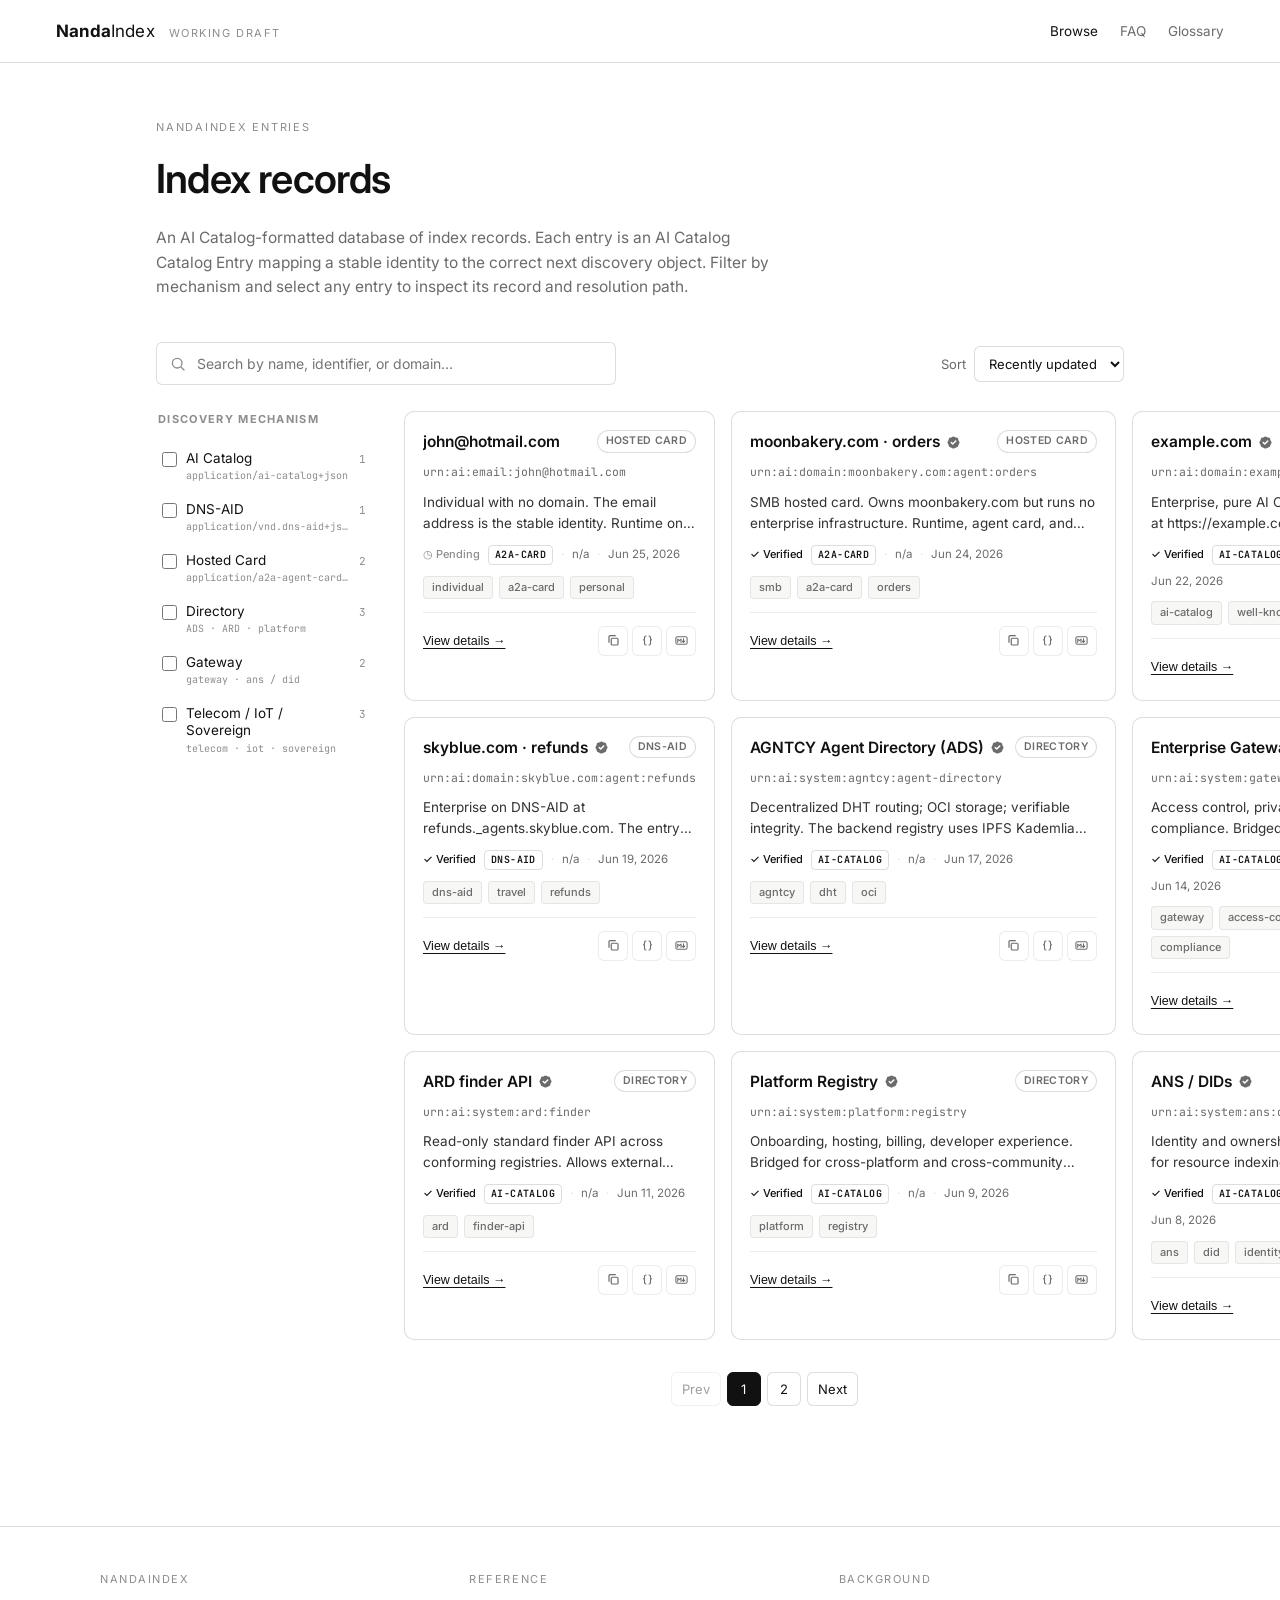
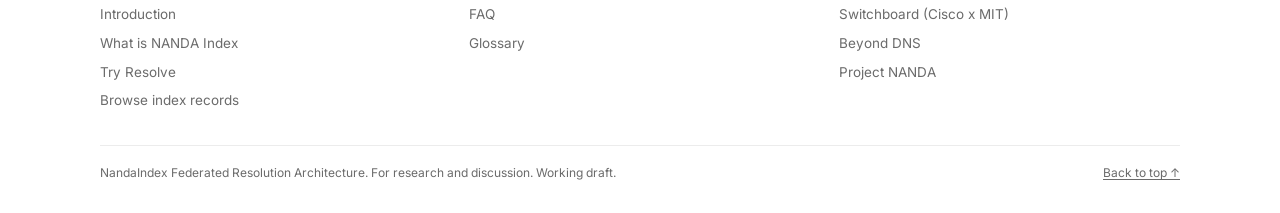
==== explore.html @ 5ff2374c "Replace site with federated-resolution rewrite Add glossary and full paper pages, the host39.org age" ====
<!doctype html>
<html lang="en">
<head>
  <meta charset="utf-8" />
  <meta name="viewport" content="width=device-width, initial-scale=1" />
  <title>Index records · NandaIndex</title>
  <meta name="description" content="NandaIndex entries: AI Catalog Catalog Entries mapping a stable identity to the correct discovery object. Filter by discovery mechanism and inspect any entry's resolution path." />
  <link rel="stylesheet" href="styles.css?v=4" />
</head>
<body>

  <!-- ============ TOPBAR ============ -->
  <header class="topbar">
    <div class="brand">
      <a href="index.html" class="brand-link"><strong>Nanda</strong>Index</a>
      <span class="tag">Working draft</span>
    </div>
    <nav class="navlinks">
      <a href="explore.html" class="active">Browse</a>
      <a href="faq.html">FAQ</a>
      <a href="glossary.html">Glossary</a>
    </nav>
  </header>

  <main class="explore">
    <header class="explore-head">
      <p class="eyebrow">NandaIndex entries</p>
      <h1>Index records</h1>
      <p class="lede">
        An AI Catalog-formatted database of index records. Each entry is an AI Catalog Catalog Entry
        mapping a stable identity to the correct next discovery object. Filter by mechanism and select
        any entry to inspect its record and resolution path.
      </p>
    </header>

    <div class="explore-bar">
      <div class="explore-search">
        <svg viewBox="0 0 20 20" fill="none" stroke="currentColor" stroke-width="1.7" aria-hidden="true">
          <circle cx="9" cy="9" r="6" /><path d="M14 14l3.5 3.5" stroke-linecap="round" />
        </svg>
        <input id="q" type="search" placeholder="Search by name, identifier, or domain…" autocomplete="off" />
      </div>
      <label class="explore-sort">
        <span>Sort</span>
        <select id="sort">
          <option value="recent">Recently updated</option>
          <option value="name">Name A–Z</option>
          <option value="verified">Verified first</option>
        </select>
      </label>
    </div>

    <div class="explore-body">
      <aside class="cat-menu" id="catMenu" aria-label="Filter by category"></aside>
      <section class="cat-results">
        <div class="card-grid" id="grid"></div>
        <nav class="pager" id="pager" aria-label="Pagination"></nav>
      </section>
    </div>
  </main>

  <!-- ============ FOOTER ============ -->
  <footer class="site-footer">
    <div class="foot-cols">
      <div class="foot-col">
        <p class="foot-h">NandaIndex</p>
        <a href="index.html#intro">Introduction</a>
        <a href="index.html#what">What is NANDA Index</a>
        <a href="index.html#resolve">Try Resolve</a>
        <a href="explore.html">Browse index records</a>
      </div>
      <div class="foot-col">
        <p class="foot-h">Reference</p>
        <a href="faq.html">FAQ</a>
        <a href="glossary.html">Glossary</a>
      </div>
      <div class="foot-col">
        <p class="foot-h">Background</p>
        <a href="https://outshift.cisco.com/blog/ai-ml/outshift-mit-agentic-web" target="_blank" rel="noopener">Switchboard (Cisco x MIT)</a>
        <a href="https://arxiv.org/abs/2507.14263" target="_blank" rel="noopener">Beyond DNS</a>
        <a href="https://projectnanda.org" target="_blank" rel="noopener">Project NANDA</a>
      </div>
    </div>
    <div class="foot-base">
      <span>NandaIndex Federated Resolution Architecture. For research and discussion. Working draft.</span>
      <a href="#" class="foot-top">Back to top ↑</a>
    </div>
  </footer>

  <!-- ============ SLIDE-OUT DETAIL PANEL ============ -->
  <div class="panel-scrim" id="scrim" hidden></div>
  <aside class="slide-panel" id="slidePanel" hidden aria-label="Index record detail"></aside>

  <script src="explore.js"></script>
</body>
</html>
---- styles.css ----
/* NANDA Index, minimal monochrome theme.
   A quiet, specification-style sheet: white ground, ink text, two greys, thin
   rules, no colour. Self-contained (does not load styles.css) and styles every
   class that explore.js emits, so the catalog works decolored, unchanged. */

@import url('https://fonts.googleapis.com/css2?family=JetBrains+Mono:wght@400;500;700&family=Inter:wght@400;500;600;700&display=swap');

:root {
  --bg: #ffffff;
  --ink: #111111;
  --muted: #6b6b6b;
  --faint: #8d8d8d;
  --rule: rgba(17, 17, 17, .14);
  --rule-soft: rgba(17, 17, 17, .08);
  --wash: #f7f7f6;
  --sans: 'Inter', 'Helvetica Neue', Helvetica, Arial, sans-serif;
  --mono: 'JetBrains Mono', ui-monospace, SFMono-Regular, Menlo, monospace;
  --pad-x: clamp(20px, 5vw, 56px);
  --maxw: 1080px;
}

*, *::before, *::after { box-sizing: border-box; }
html, body { margin: 0; padding: 0; }
html { scroll-behavior: smooth; }

body {
  background: var(--bg);
  color: var(--ink);
  font-family: var(--sans);
  -webkit-font-smoothing: antialiased;
  line-height: 1.55;
  min-height: 100vh;
  display: flex;
  flex-direction: column;
}

a { color: inherit; }
code, pre { font-family: var(--mono); }
::selection { background: var(--ink); color: #fff; }

/* ---------- topbar ---------- */
.topbar {
  display: flex;
  align-items: center;
  justify-content: space-between;
  padding: 18px var(--pad-x);
  border-bottom: 1px solid var(--rule);
  background: rgba(255, 255, 255, .9);
  backdrop-filter: blur(6px);
  position: sticky;
  top: 0;
  z-index: 5;
  flex-wrap: wrap;
  gap: 12px;
}
.brand { display: flex; align-items: baseline; gap: 14px; flex-wrap: wrap; }
.brand-link { text-decoration: none; font-size: 17px; letter-spacing: .01em; }
.brand-link strong { font-weight: 700; }
.brand .tag { font-size: 11px; letter-spacing: .14em; text-transform: uppercase; color: var(--faint); }
.navlinks { display: flex; gap: 22px; font-size: 13.5px; align-items: center; flex-wrap: wrap; }
.navlinks a { text-decoration: none; color: var(--muted); }
.navlinks a:hover { color: var(--ink); }
.navlinks a.active { color: var(--ink); }

main { flex: 1; padding: 0 var(--pad-x) 96px; max-width: var(--maxw); margin: 0 auto; width: 100%; }

/* ---------- hero (landing) ---------- */
.hero { padding: 72px 0 40px; max-width: 60ch; }
.eyebrow {
  font-size: 11px;
  letter-spacing: .16em;
  text-transform: uppercase;
  color: var(--faint);
  margin: 0 0 20px;
}
.hero h1 {
  font-size: clamp(32px, 4.6vw, 52px);
  line-height: 1.08;
  letter-spacing: -0.025em;
  margin: 0 0 22px;
  font-weight: 600;
}
.hero .lede { font-size: 17px; color: #333; }
.hero .lede strong { font-weight: 600; }
code.tok { background: var(--wash); padding: 1px 6px; border-radius: 3px; font-size: .88em; border: 1px solid var(--rule-soft); }

.hero-cta { display: flex; flex-wrap: wrap; gap: 18px; margin-top: 30px; align-items: center; }

/* text-first links; one outlined button max */
.btn {
  font: inherit;
  font-size: 14px;
  font-weight: 500;
  text-decoration: none;
  padding: 10px 16px;
  border-radius: 4px;
  border: 1px solid var(--rule);
  background: #fff;
  color: var(--ink);
  cursor: pointer;
  display: inline-flex;
  align-items: center;
  gap: 8px;
  transition: background .15s, border-color .15s;
}
.btn:hover { background: var(--wash); border-color: var(--ink); }
.btn.primary { background: var(--ink); color: #fff; border-color: var(--ink); }
.btn.primary:hover { background: #2a2a2a; }
.btn .arr { font-family: var(--mono); }
.textlink { font-size: 14px; font-weight: 500; text-decoration: underline; text-underline-offset: 3px; text-decoration-thickness: 1px; }
.textlink .arr { font-family: var(--mono); text-decoration: none; display: inline-block; margin-left: 4px; }

/* ---------- generic section ---------- */
.section { padding: 40px 0; border-top: 1px solid var(--rule-soft); scroll-margin-top: 80px; }
.section > .sec-label { font-size: 11px; letter-spacing: .16em; text-transform: uppercase; color: var(--faint); margin: 0 0 16px; }
.section h2 { font-size: clamp(22px, 3vw, 30px); letter-spacing: -.02em; font-weight: 600; margin: 0 0 16px; }
.section .lead { font-size: 16px; color: #333; max-width: 70ch; margin: 0 0 8px; }
.section-head { display: flex; align-items: baseline; justify-content: space-between; gap: 16px; flex-wrap: wrap; margin-bottom: 20px; }
.section-head h2 { margin: 0; }

/* definition rows: "what it is" / layers / "what it is not" */
.defs { border-top: 1px solid var(--rule); margin-top: 8px; }
.def { display: grid; grid-template-columns: 200px 1fr; gap: 24px; padding: 20px 0; border-bottom: 1px solid var(--rule); }
.def .dt { font-size: 13px; font-family: var(--mono); letter-spacing: .02em; color: var(--faint); text-transform: uppercase; }
.def h3 { margin: 0 0 6px; font-size: 16px; font-weight: 600; }
.def p { margin: 0; font-size: 14.5px; color: #333; line-height: 1.6; }
.def p code { font-family: var(--mono); font-size: 12.5px; background: var(--wash); padding: 1px 5px; border-radius: 3px; }
@media (max-width: 640px) { .def { grid-template-columns: 1fr; gap: 6px; } }

/* prior work / link rows */
.linkrows { border-top: 1px solid var(--rule); }
.linkrow {
  display: grid;
  grid-template-columns: 150px 1fr auto;
  gap: 18px;
  align-items: center;
  padding: 16px 0;
  border-bottom: 1px solid var(--rule);
  text-decoration: none;
}
.linkrow:hover { background: var(--wash); }
.linkrow .lr-kind { font-family: var(--mono); font-size: 11px; letter-spacing: .03em; color: var(--faint); text-transform: uppercase; }
.linkrow .lr-main h3 { margin: 0 0 3px; font-size: 15.5px; font-weight: 600; }
.linkrow .lr-main p { margin: 0; font-size: 13.5px; color: var(--muted); }
.linkrow .lr-arrow { font-family: var(--mono); font-size: 15px; color: var(--faint); }
.linkrow:hover .lr-arrow { color: var(--ink); }
@media (max-width: 720px) {
  .linkrow { grid-template-columns: 1fr auto; }
  .linkrow .lr-kind { grid-column: 1 / -1; }
}

/* code block (kept ink-on-wash, no syntax colour) */
.codeblock {
  background: var(--wash);
  color: var(--ink);
  font-family: var(--mono);
  font-size: 12.5px;
  line-height: 1.7;
  padding: 16px 18px;
  border: 1px solid var(--rule-soft);
  border-radius: 6px;
  overflow-x: auto;
  margin: 18px 0 0;
}
.codeblock .c-head { color: var(--faint); margin-bottom: 8px; display: block; }
.codeblock .k, .codeblock .s, .codeblock .n, .codeblock .d, .codeblock .p { color: inherit; }
.codeblock .d, .codeblock .c-head { color: var(--faint); }

/* ---------- browse preview (landing) ---------- */
.browse-sec { padding: 40px 0; border-top: 1px solid var(--rule-soft); }
.browse-head { display: flex; align-items: baseline; justify-content: space-between; gap: 16px; flex-wrap: wrap; margin-bottom: 10px; }
.browse-head h2 { font-size: clamp(22px, 3vw, 30px); letter-spacing: -.02em; margin: 0; font-weight: 600; }
.browse-head .browse-all { font-size: 13.5px; font-weight: 500; text-decoration: underline; text-underline-offset: 3px; white-space: nowrap; }
.browse-sec .browse-intro { font-size: 14.5px; color: var(--muted); max-width: 64ch; margin: 0 0 22px; }
.card-preview { text-decoration: none; color: inherit; }

/* ---------- footer ---------- */
.bottom {
  padding: 30px var(--pad-x);
  border-top: 1px solid var(--rule);
  display: flex;
  justify-content: space-between;
  flex-wrap: wrap;
  gap: 12px;
  font-size: 12px;
  color: var(--muted);
}
.bottom a { color: inherit; text-decoration: underline; text-underline-offset: 2px; }
.bottom .fl { display: flex; gap: 18px; flex-wrap: wrap; }

/* ---------- shared multi-column footer ---------- */
.site-footer { border-top: 1px solid var(--rule); padding: 44px var(--pad-x) 30px; margin-top: 24px; }
.foot-cols { max-width: var(--maxw); margin: 0 auto; display: grid; grid-template-columns: repeat(3, 1fr); gap: 28px; }
.foot-col .foot-h { font-size: 11px; letter-spacing: .14em; text-transform: uppercase; color: var(--faint); margin: 0 0 12px; }
.foot-col a { display: block; text-decoration: none; color: var(--muted); font-size: 13.5px; padding: 4px 0; }
.foot-col a:hover { color: var(--ink); text-decoration: underline; text-underline-offset: 2px; }
.foot-base { max-width: var(--maxw); margin: 30px auto 0; padding-top: 18px; border-top: 1px solid var(--rule-soft); display: flex; justify-content: space-between; gap: 12px; flex-wrap: wrap; font-size: 12px; color: var(--muted); }
.foot-base a { color: inherit; text-decoration: underline; text-underline-offset: 2px; white-space: nowrap; }
@media (max-width: 640px) { .foot-cols { grid-template-columns: 1fr 1fr; } }

/* ---------- FAQ accordion ---------- */
.faq-group { margin: 0 0 30px; }
.faq-group .faq-gh { font-size: 11px; letter-spacing: .14em; text-transform: uppercase; color: var(--faint); margin: 0 0 8px; }
details.faq { border-bottom: 1px solid var(--rule); }
details.faq summary { list-style: none; cursor: pointer; padding: 15px 0; display: flex; justify-content: space-between; gap: 16px; align-items: flex-start; font-size: 15px; font-weight: 600; color: var(--ink); }
details.faq summary::-webkit-details-marker { display: none; }
details.faq summary .q-sign { font-family: var(--mono); color: var(--faint); flex: none; transition: transform .15s; }
details.faq[open] summary .q-sign { transform: rotate(45deg); color: var(--ink); }
details.faq .faq-a { padding: 0 0 18px; max-width: 74ch; }
details.faq .faq-a p { font-size: 14px; line-height: 1.7; color: #2b2b2b; margin: 0 0 10px; }
details.faq .faq-a p:last-child { margin: 0; }
details.faq .faq-a code { font-family: var(--mono); font-size: 12.5px; background: var(--wash); padding: 1px 5px; border-radius: 3px; }

/* ---------- glossary ---------- */
.gloss { border-top: 1px solid var(--rule); }
.gloss-row { display: grid; grid-template-columns: 210px 1fr; gap: 24px; padding: 15px 0; border-bottom: 1px solid var(--rule-soft); }
.gloss-term { font-family: var(--mono); font-size: 13px; color: var(--ink); font-weight: 500; line-height: 1.5; }
.gloss-def { font-size: 14px; color: #2b2b2b; line-height: 1.6; }
.gloss-def code { font-family: var(--mono); font-size: 12px; background: var(--wash); padding: 1px 4px; border-radius: 3px; }
@media (max-width: 640px) { .gloss-row { grid-template-columns: 1fr; gap: 4px; } }

/* ---------- contact ---------- */
.contact-rows { border-top: 1px solid var(--rule); }
.contact-row { display: grid; grid-template-columns: 170px 1fr; gap: 24px; padding: 18px 0; border-bottom: 1px solid var(--rule-soft); }
.contact-row .c-k { font-size: 12px; font-family: var(--mono); color: var(--faint); text-transform: uppercase; letter-spacing: .04em; }
.contact-row .c-v { font-size: 14.5px; color: #2b2b2b; line-height: 1.6; }
.contact-row .c-v a { color: var(--ink); text-decoration: underline; text-underline-offset: 2px; word-break: break-word; }
@media (max-width: 640px) { .contact-row { grid-template-columns: 1fr; gap: 4px; } }

@media (max-width: 600px) { .navlinks { display: none; } }
@media (prefers-reduced-motion: reduce) {
  html { scroll-behavior: auto; }
  * { transition: none !important; }
}

/* ============================================================
   DOCUMENT LAYOUT (index.html), two-column spec, like the
   reference: sticky section index on the left, prose on the right.
   ============================================================ */
.doc-wrap { max-width: var(--maxw); margin: 0 auto; width: 100%; padding: 0 var(--pad-x) 96px; }

.doc-hero { padding: 56px 0 28px; border-bottom: 1px solid var(--rule); }
.doc-hero .eyebrow { margin-bottom: 16px; }
.doc-hero h1 { font-size: clamp(28px, 4vw, 42px); line-height: 1.1; letter-spacing: -0.025em; margin: 0 0 10px; font-weight: 600; }
.doc-hero .subtitle { font-size: 17px; color: var(--muted); margin: 0 0 22px; }
.doc-hero .abstract { font-size: 15px; color: #333; line-height: 1.65; }
.doc-hero .abstract .al { font-weight: 600; color: var(--ink); }

.doc-layout { display: grid; grid-template-columns: 232px 1fr; gap: 56px; align-items: start; padding-top: 8px; }

.docnav { position: sticky; top: 90px; align-self: start; }
.docnav .docnav-title { font-size: 11px; font-weight: 700; letter-spacing: .14em; text-transform: uppercase; color: var(--faint); margin: 26px 0 12px; }
.docnav ol { list-style: none; margin: 0; padding: 0; border-left: 1px solid var(--rule); }
.docnav li { margin: 0; }
.docnav a { display: block; text-decoration: none; color: var(--muted); font-size: 13.5px; line-height: 1.4; padding: 7px 0 7px 16px; margin-left: -1px; border-left: 1px solid transparent; }
.docnav a:hover { color: var(--ink); border-left-color: var(--rule); }
.docnav a.current { color: var(--ink); border-left-color: var(--ink); font-weight: 500; }

.doc { min-width: 0; max-width: 74ch; }
.doc section { padding: 36px 0; border-bottom: 1px solid var(--rule-soft); scroll-margin-top: 84px; }
.doc section:last-child { border-bottom: 0; }
.doc h2 { font-size: clamp(20px, 2.6vw, 26px); letter-spacing: -.02em; font-weight: 600; margin: 0 0 18px; }
.doc h2 .secno { color: var(--faint); font-variant-numeric: tabular-nums; margin-right: 12px; font-weight: 600; }
.doc h3 { font-size: 16px; font-weight: 600; margin: 26px 0 8px; letter-spacing: -.01em; }
.doc p { font-size: 15px; line-height: 1.7; color: #2b2b2b; margin: 0 0 14px; max-width: 72ch; }
.doc p:last-child { margin-bottom: 0; }
.doc strong { font-weight: 600; color: var(--ink); }
.doc a { color: var(--ink); text-decoration: underline; text-underline-offset: 2px; text-decoration-thickness: 1px; word-break: break-word; }
.doc code { font-family: var(--mono); font-size: 12.5px; background: var(--wash); padding: 1px 5px; border-radius: 3px; }
.doc ul { margin: 0 0 14px; padding-left: 1.2em; }
.doc ul li { font-size: 15px; line-height: 1.65; color: #2b2b2b; margin-bottom: 6px; }
.doc .note { border-left: 2px solid var(--ink); padding: 4px 0 4px 16px; margin: 18px 0; color: #2b2b2b; }
.doc .figcap { font-size: 13px; color: var(--faint); font-style: italic; margin: 8px 0 0; }
.doc .placeholder { border: 1px dashed var(--rule); border-radius: 6px; padding: 16px 18px; color: var(--muted); font-size: 13.5px; margin: 18px 0; }

/* resolution hop list (How section) */
.hop-list { list-style: none; margin: 18px 0; padding: 0; border-top: 1px solid var(--rule-soft); }
.hop-list li { display: flex; gap: 14px; align-items: flex-start; padding: 14px 0; border-bottom: 1px solid var(--rule-soft); }
.hop-list .hl-n { flex: none; width: 24px; height: 24px; border-radius: 50%; border: 1.5px solid var(--rule); display: inline-flex; align-items: center; justify-content: center; font-family: var(--mono); font-size: 12px; font-weight: 700; color: var(--ink); }
.hop-list li > div { min-width: 0; }
.hop-list strong { display: block; font-size: 14.5px; font-weight: 600; color: var(--ink); }
.hop-list .hl-api { font-family: var(--mono); font-size: 11.5px; color: var(--muted); display: inline-block; margin: 4px 0; background: var(--wash); border: 1px solid var(--rule-soft); padding: 1px 7px; border-radius: 4px; }
.hop-list p { margin: 2px 0 0; font-size: 13.5px; color: #444; line-height: 1.55; }

/* interactive Try Resolve trace */
.rsv-controls { display: flex; gap: 12px; margin: 18px 0 4px; flex-wrap: wrap; align-items: center; }
.rsv-select { font: inherit; font-size: 13px; border: 1px solid var(--rule); border-radius: 6px; padding: 9px 11px; background: #fff; color: var(--ink); min-width: 300px; max-width: 100%; cursor: pointer; }
.rsv-select:focus-visible { outline: 2px solid var(--ink); outline-offset: 1px; }
.rsv-trace { list-style: none; margin: 22px 0 0; padding: 0; }
.rsv-row { display: flex; gap: 14px; align-items: flex-start; }
.rsv-rail { display: flex; flex-direction: column; align-items: center; align-self: stretch; }
.rsv-n { flex: none; width: 24px; height: 24px; border-radius: 50%; border: 1.5px solid var(--rule); display: inline-flex; align-items: center; justify-content: center; font-family: var(--mono); font-size: 12px; font-weight: 700; color: var(--faint); transition: all .3s; }
.rsv-line { width: 2px; flex: 1; min-height: 20px; margin: 3px 0; background: var(--rule); transition: background .3s; }
.rsv-body { padding-bottom: 16px; min-width: 0; }
.rsv-title { font-size: 14px; font-weight: 600; color: var(--faint); transition: color .3s; }
.rsv-io { font-family: var(--mono); font-size: 11px; color: #aaa; margin-top: 3px; word-break: break-all; transition: color .3s; }
.rsv-row.lit .rsv-n { background: var(--ink); color: #fff; border-color: var(--ink); }
.rsv-row.lit .rsv-title { color: var(--ink); }
.rsv-row.lit .rsv-io { color: var(--muted); }
.rsv-row.lit .rsv-line { background: var(--ink); }

.doc .example { margin: 22px 0; }
.doc .example .ex-head { font-family: var(--mono); font-size: 12px; color: var(--muted); margin: 0 0 6px; }
.doc .resolution { font-family: var(--mono); font-size: 12.5px; color: #2b2b2b; background: var(--wash); border: 1px solid var(--rule-soft); border-radius: 6px; padding: 12px 14px; margin: 14px 0 0; line-height: 1.6; }
.doc .resolution .rl { color: var(--faint); text-transform: uppercase; letter-spacing: .08em; font-size: 10.5px; }

/* spec table */
.spec-table { width: 100%; border-collapse: collapse; margin: 6px 0 8px; font-size: 13.5px; }
.spec-table th, .spec-table td { text-align: left; vertical-align: top; padding: 11px 14px 11px 0; border-bottom: 1px solid var(--rule); line-height: 1.5; }
.spec-table thead th { font-size: 11px; letter-spacing: .08em; text-transform: uppercase; color: var(--faint); font-weight: 600; border-bottom: 1px solid var(--rule); }
.spec-table tbody th { font-weight: 600; color: var(--ink); white-space: nowrap; padding-right: 22px; }
.spec-table td { color: var(--muted); }
.doc .table-scroll { overflow-x: auto; margin: 12px 0 4px; }

.doc .refs { list-style: none; margin: 0; padding: 0; counter-reset: ref; }
.doc .refs li { counter-increment: ref; position: relative; padding: 10px 0 10px 34px; border-bottom: 1px solid var(--rule-soft); font-size: 13.5px; color: var(--muted); line-height: 1.55; }
.doc .refs li::before { content: "[" counter(ref) "]"; position: absolute; left: 0; top: 10px; font-family: var(--mono); font-size: 12px; color: var(--faint); }
.doc .refs a { color: var(--ink); }

@media (max-width: 820px) {
  .doc-layout { grid-template-columns: 1fr; gap: 0; }
  .docnav { display: none; }
  .doc { max-width: none; }
}

/* ============================================================
   EXPLORE CATALOG (explore.html), monochrome
   ============================================================ */
main.explore { max-width: var(--maxw); margin: 0 auto; width: 100%; padding: 0 var(--pad-x) 96px; }
.explore-head { padding: 56px 0 26px; }
.explore-head .eyebrow { margin-bottom: 12px; }
.explore-head h1 { font-size: clamp(28px, 4vw, 40px); letter-spacing: -.02em; margin: 0 0 12px; font-weight: 600; }
.explore-head .lede { font-size: 15.5px; color: var(--muted); max-width: 62ch; line-height: 1.6; }

.explore-bar { display: flex; align-items: center; justify-content: space-between; gap: 16px; flex-wrap: wrap; margin-bottom: 26px; }
.explore-search { position: relative; display: flex; align-items: center; gap: 9px; flex: 1; min-width: 240px; max-width: 460px; border: 1px solid var(--rule); border-radius: 6px; padding: 9px 13px; background: #fff; }
.explore-search:focus-within { border-color: var(--ink); }
.explore-search svg { width: 16px; height: 16px; color: var(--faint); flex: none; }
.explore-search input { border: 0; outline: 0; width: 100%; font: inherit; font-size: 14px; color: var(--ink); background: transparent; }
.explore-sort { display: flex; align-items: center; gap: 8px; font-size: 13px; color: var(--muted); }
.explore-sort select { font: inherit; font-size: 13px; color: var(--ink); border: 1px solid var(--rule); border-radius: 6px; padding: 8px 10px; background: #fff; cursor: pointer; }
.explore-sort select:focus-visible { outline: 2px solid var(--ink); outline-offset: 1px; }

/* layout: left filter rail + results */
.explore-body { display: flex; align-items: flex-start; gap: 32px; }
.cat-menu { flex: none; width: 216px; position: sticky; top: 90px; display: flex; flex-direction: column; gap: 1px; }
.cat-title { font-size: 11px; font-weight: 700; letter-spacing: .12em; text-transform: uppercase; color: var(--faint); margin: 0 0 12px 2px; }
.cat-check { display: flex; align-items: flex-start; gap: 9px; padding: 8px 6px; cursor: pointer; border-radius: 5px; }
.cat-check:hover { background: var(--wash); }
.cat-check input { width: 15px; height: 15px; accent-color: var(--ink); cursor: pointer; margin: 2px 0 0; flex: none; }
.cc-main { display: flex; flex-direction: column; gap: 1px; min-width: 0; flex: 1; }
.cc-label { font-size: 13.5px; color: var(--ink); line-height: 1.3; }
.cc-sub { font-family: var(--mono); font-size: 10px; color: var(--faint); white-space: nowrap; overflow: hidden; text-overflow: ellipsis; }
.cc-count { font-family: var(--mono); font-size: 11px; color: var(--faint); flex: none; margin-top: 1px; }
.cat-clear { margin: 14px 0 0 6px; font: inherit; font-size: 12.5px; font-weight: 500; color: var(--ink); background: none; border: 0; cursor: pointer; padding: 0; text-decoration: underline; text-underline-offset: 3px; }
.cat-results { flex: 1; min-width: 0; }

/* ---------- card grid (outline cards, decolored v0.1) ---------- */
.card-grid { display: grid; grid-template-columns: repeat(3, 1fr); gap: 16px; }
.card {
  background: #fff;
  border: 1px solid var(--rule);
  border-radius: 10px;
  padding: 18px;
  display: flex;
  flex-direction: column;
  gap: 11px;
  transition: border-color .15s ease, background .15s ease;
  cursor: pointer;
  text-align: left;
}
.card:hover { border-color: var(--ink); }
.card:focus-visible { outline: 2px solid var(--ink); outline-offset: 2px; }
.card-head { display: flex; align-items: flex-start; justify-content: space-between; gap: 10px; }
.card .title-line { display: flex; align-items: center; gap: 6px; min-width: 0; }
.card .title-line h3 { font-size: 15.5px; font-weight: 600; margin: 0; white-space: nowrap; overflow: hidden; text-overflow: ellipsis; }
.verified-mark { flex: none; width: 15px; height: 15px; color: var(--muted); }
.card .identifier { font-family: var(--mono); font-size: 11.5px; color: var(--muted); white-space: nowrap; overflow: hidden; text-overflow: ellipsis; margin-top: -2px; }
.card .desc { font-size: 13.5px; line-height: 1.55; color: #333; margin: 0; display: -webkit-box; -webkit-line-clamp: 2; -webkit-box-orient: vertical; overflow: hidden; }

/* chips, meta, all greyscale */
.chips { display: flex; flex-wrap: wrap; gap: 6px; }
.chip { font-size: 11px; font-weight: 500; padding: 2px 8px; border-radius: 4px; background: var(--wash); color: var(--muted); border: 1px solid var(--rule-soft); }
.meta { display: flex; align-items: center; gap: 8px; flex-wrap: wrap; font-size: 11.5px; color: var(--muted); }
.meta .dot { color: var(--rule); }
.vbadge { display: inline-flex; align-items: center; gap: 4px; font-weight: 500; font-size: 11px; color: var(--muted); }
.vbadge.ok { color: var(--ink); }
.vbadge.pending { color: var(--faint); }
.proto { font-family: var(--mono); font-size: 10px; font-weight: 600; text-transform: uppercase; letter-spacing: .04em; color: var(--ink); border: 1px solid var(--rule); padding: 1px 6px; border-radius: 4px; }
.divider { height: 1px; background: var(--rule-soft); margin: 2px 0; }
.actions { display: flex; align-items: center; justify-content: space-between; gap: 8px; }
.actions .view { display: inline-flex; align-items: center; gap: 5px; font-size: 12.5px; font-weight: 500; color: var(--ink); text-decoration: underline; text-underline-offset: 3px; background: none; border: 0; cursor: pointer; padding: 0; }
.iconbtn-row { display: flex; gap: 4px; }
.iconbtn { display: inline-flex; align-items: center; justify-content: center; width: 30px; height: 30px; border: 1px solid var(--rule-soft); border-radius: 6px; background: #fff; color: var(--muted); cursor: pointer; transition: .15s; }
.iconbtn:hover { border-color: var(--ink); color: var(--ink); }
.iconbtn.copied { border-color: var(--ink); color: var(--ink); }
.iconbtn svg { width: 15px; height: 15px; }

/* category tag (outlined, was a coloured pill) */
.cat-pill { flex: none; font-size: 10.5px; font-weight: 600; letter-spacing: .03em; text-transform: uppercase; padding: 2px 8px; border-radius: 999px; white-space: nowrap; border: 1px solid var(--rule); color: var(--muted); background: #fff; }
.cat-pill[data-cat] { background: #fff; color: var(--muted); }

/* pagination */
.pager { display: flex; align-items: center; justify-content: center; gap: 6px; margin-top: 32px; }
.pager button { min-width: 34px; height: 34px; padding: 0 10px; font: inherit; font-size: 13px; border: 1px solid var(--rule); border-radius: 6px; background: #fff; color: var(--ink); cursor: pointer; transition: .15s; }
.pager button:hover:not(:disabled) { border-color: var(--ink); }
.pager button[disabled] { opacity: .4; cursor: not-allowed; }
.pager button.on { background: var(--ink); border-color: var(--ink); color: #fff; }
.pager .ell { color: var(--faint); padding: 0 2px; }
.cat-empty { color: var(--muted); font-size: 14px; padding: 48px 0; text-align: center; }

@media (max-width: 980px) { .card-grid { grid-template-columns: repeat(2, 1fr); } }
@media (max-width: 680px) {
  .explore-body { flex-direction: column; }
  .cat-menu { position: static; width: 100%; }
  .cat-title { width: 100%; margin: 0 0 6px; }
  .cat-clear { margin: 12px 0 0 6px; }
  .card-grid { grid-template-columns: 1fr; }
}

/* ============================================================
   Slide-out detail panel + vertical resolution trace, monochrome
   ============================================================ */
@keyframes panelIn { from { transform: translateX(100%); } to { transform: translateX(0); } }
@keyframes scrimIn { from { opacity: 0; } to { opacity: 1; } }

.panel-scrim { position: fixed; inset: 0; z-index: 60; background: rgba(17, 17, 17, .38); animation: scrimIn .2s ease; }
.slide-panel { position: fixed; top: 0; right: 0; bottom: 0; z-index: 61; width: min(520px, 96vw); background: #fff; box-shadow: -24px 0 60px rgba(0, 0, 0, .14); border-left: 1px solid var(--rule); overflow-y: auto; animation: panelIn .3s cubic-bezier(.2, .8, .2, 1); }

.sp-head { position: sticky; top: 0; z-index: 2; display: flex; align-items: flex-start; justify-content: space-between; gap: 14px; padding: 18px 24px; border-bottom: 1px solid var(--rule-soft); background: rgba(255, 255, 255, .94); backdrop-filter: blur(6px); }
.sp-head .sp-kicker { font-family: var(--mono); font-size: 11px; letter-spacing: .12em; text-transform: uppercase; color: var(--faint); }
.sp-title { display: flex; align-items: center; gap: 8px; flex-wrap: wrap; margin-top: 4px; }
.sp-title h2 { font-size: 19px; font-weight: 600; letter-spacing: -.01em; margin: 0; }
.sp-idn { font-family: var(--mono); font-size: 12px; color: var(--muted); margin-top: 6px; word-break: break-all; }
.sp-close { flex: none; width: 34px; height: 34px; border: 1px solid var(--rule-soft); border-radius: 6px; background: #fff; color: var(--muted); cursor: pointer; display: flex; align-items: center; justify-content: center; }
.sp-close:hover { border-color: var(--ink); color: var(--ink); }
.sp-close svg { width: 16px; height: 16px; }

.sp-body { padding: 22px 24px; display: flex; flex-direction: column; gap: 24px; }
.sp-domain { font-size: 13px; color: var(--muted); margin: 0 0 10px; }
.sp-desc { margin: 0; font-size: 14px; line-height: 1.6; color: var(--ink); }
.sp-label { font-size: 11px; font-weight: 700; letter-spacing: .12em; text-transform: uppercase; color: var(--faint); margin: 0 0 10px; }
.sp-vrow { display: flex; align-items: center; gap: 14px; flex-wrap: wrap; }
.sp-agents { display: flex; flex-direction: column; gap: 7px; }
.sp-agent { display: flex; align-items: center; justify-content: space-between; gap: 10px; padding: 10px 14px; background: #fff; border: 1px solid var(--rule); border-radius: 6px; }
.sp-agent .an { font-family: var(--mono); font-size: 13px; }
.sp-agent .al { font-family: var(--mono); font-size: 11px; color: var(--faint); white-space: nowrap; }
.sp-caps { display: flex; flex-wrap: wrap; gap: 7px; }
.sp-cap { font-family: var(--mono); font-size: 11.5px; color: var(--muted); background: #fff; border: 1px solid var(--rule); padding: 5px 10px; border-radius: 999px; }
dl.sp-meta { margin: 0; display: grid; grid-template-columns: auto 1fr; gap: 9px 16px; font-size: 13px; }
dl.sp-meta dt { color: var(--muted); font-weight: 600; }
dl.sp-meta dd { margin: 0; word-break: break-word; }
dl.sp-meta .mono { font-family: var(--mono); font-size: 12px; }
dl.sp-meta a { color: var(--ink); text-decoration: underline; }

.sp-exports { display: flex; gap: 8px; flex-wrap: wrap; }
.ebtn { display: inline-flex; align-items: center; gap: 7px; font: inherit; font-size: 13px; font-weight: 500; padding: 8px 14px; border-radius: 6px; border: 1px solid var(--rule); background: #fff; color: var(--ink); cursor: pointer; transition: .15s; }
.ebtn:hover { border-color: var(--ink); }
.ebtn.primary { background: var(--ink); color: #fff; border-color: var(--ink); }
.ebtn.primary:hover { background: #2a2a2a; }
.ebtn svg { width: 15px; height: 15px; }
.sp-cta { display: block; text-align: center; }

.sp-json .codeblock { font-family: var(--mono); font-size: 11.5px; line-height: 1.55; color: var(--ink); background: var(--wash); border: 1px solid var(--rule-soft); border-radius: 6px; padding: 14px; overflow-x: auto; white-space: pre; margin: 0; }
.sp-json-head { display: flex; align-items: center; justify-content: space-between; margin-bottom: 8px; }
.sp-copy { font: inherit; font-size: 11.5px; font-weight: 500; color: var(--ink); background: none; border: 0; cursor: pointer; padding: 0; text-decoration: underline; }

/* vertical resolution-path trace: lit = ink, done = filled ink check */
.sp-trace-head { display: flex; align-items: center; justify-content: space-between; margin-bottom: 14px; }
.sp-trace-head .btn { padding: 6px 12px; font-size: 12px; }
.pt-row { display: flex; gap: 13px; align-items: flex-start; }
.pt-rail { display: flex; flex-direction: column; align-items: center; align-self: stretch; }
.pt-n { flex: none; width: 24px; height: 24px; border-radius: 50%; display: flex; align-items: center; justify-content: center; font-family: var(--mono); font-size: 11.5px; font-weight: 700; background: #fff; border: 1.5px solid var(--rule); color: var(--faint); transition: all .35s; }
.pt-line { width: 2px; flex: 1; min-height: 26px; margin: 3px 0; border-radius: 2px; background: var(--rule); transition: background .35s; }
.pt-body { padding-bottom: 16px; min-width: 0; }
.pt-title { font-size: 13.5px; font-weight: 600; letter-spacing: -.01em; color: var(--faint); transition: color .35s; }
.pt-q { font-family: var(--mono); font-size: 10.5px; margin-top: 2px; word-break: break-all; color: #aaa; }
.pt-api { font-family: var(--mono); font-size: 10px; margin-top: 5px; padding: 4px 7px; border-radius: 3px; display: inline-block; background: var(--wash); color: #aaa; transition: all .35s; }
.pt-row.lit .pt-n { background: var(--ink); color: #fff; border-color: var(--ink); }
.pt-row.lit .pt-title { color: var(--ink); }
.pt-row.lit .pt-q { color: var(--muted); }
.pt-row.lit .pt-api { background: var(--wash); color: var(--ink); border: 1px solid var(--rule-soft); }
.pt-row.done .pt-n { background: var(--ink); color: #fff; border-color: var(--ink); }
.pt-row.done .pt-line { background: var(--ink); }

@media (prefers-reduced-motion: reduce) {
  .slide-panel, .panel-scrim { animation: none; }
  .card { transition: none; }
}
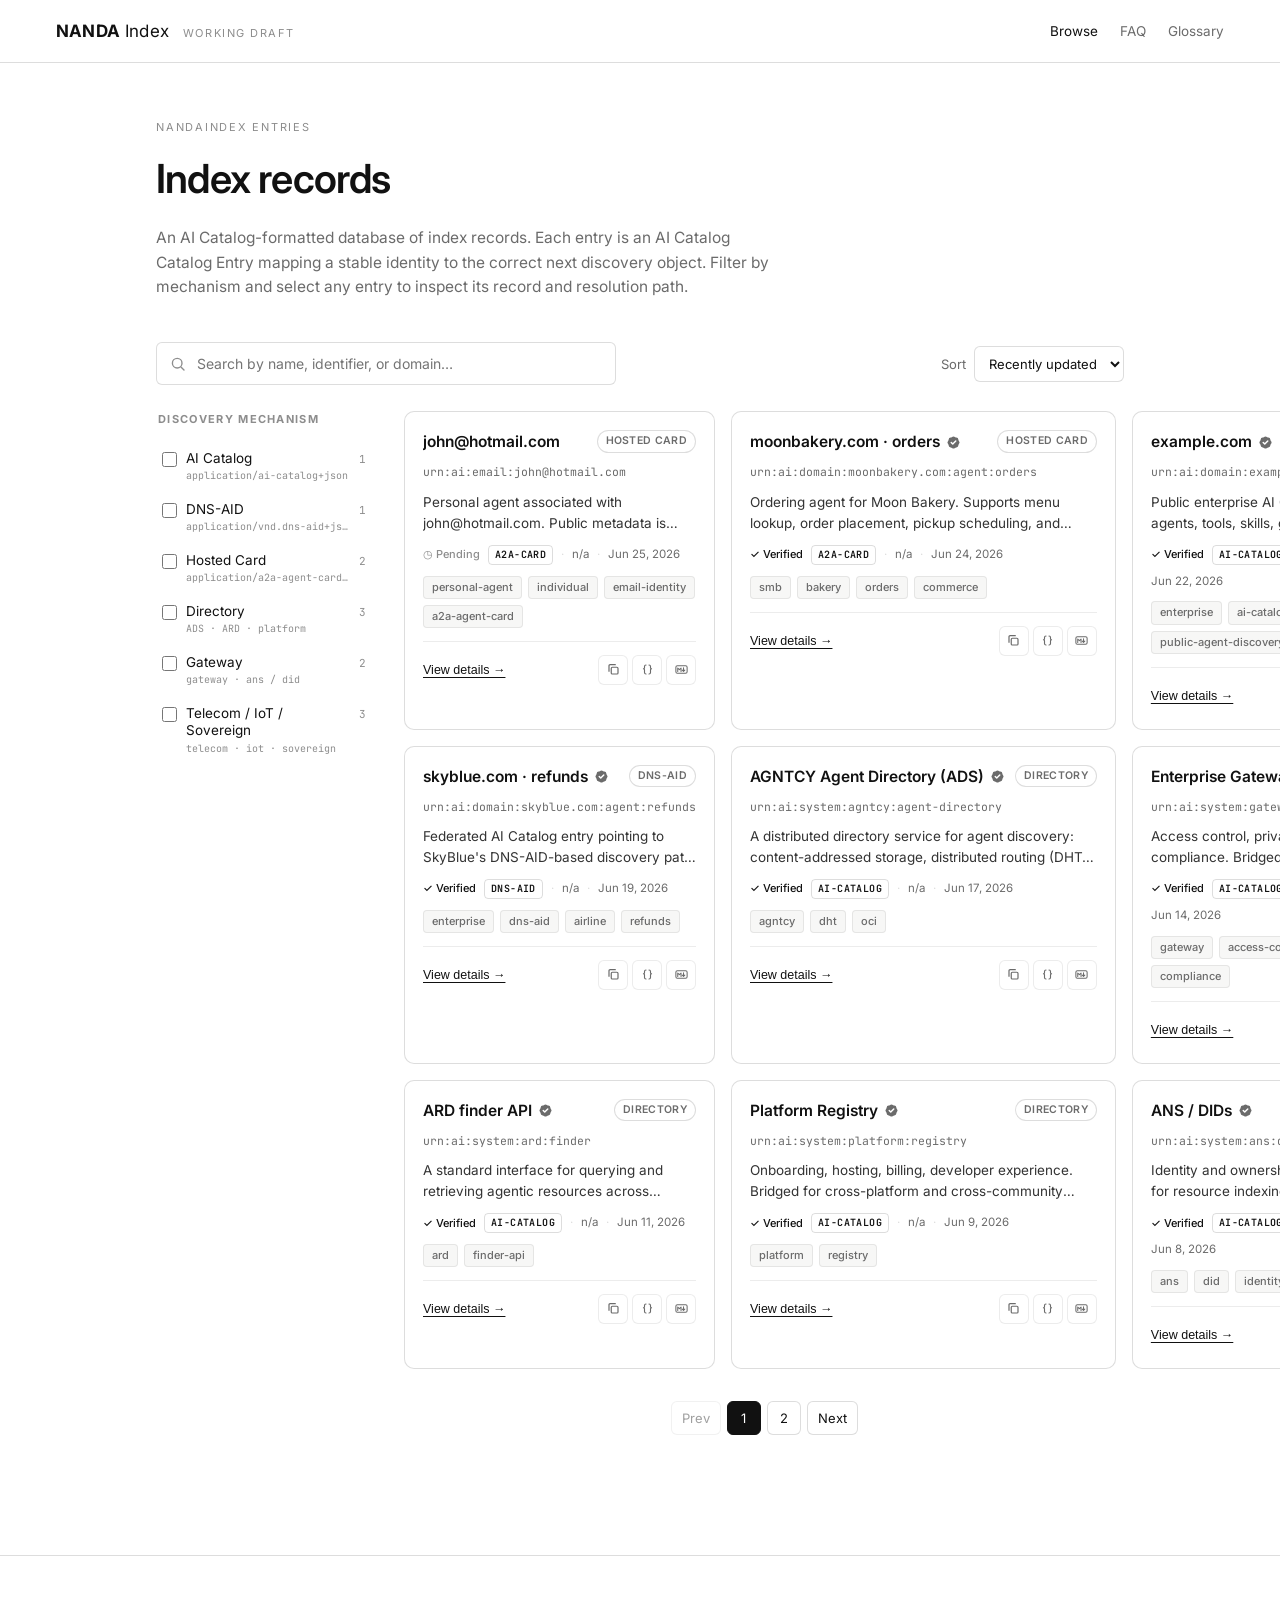
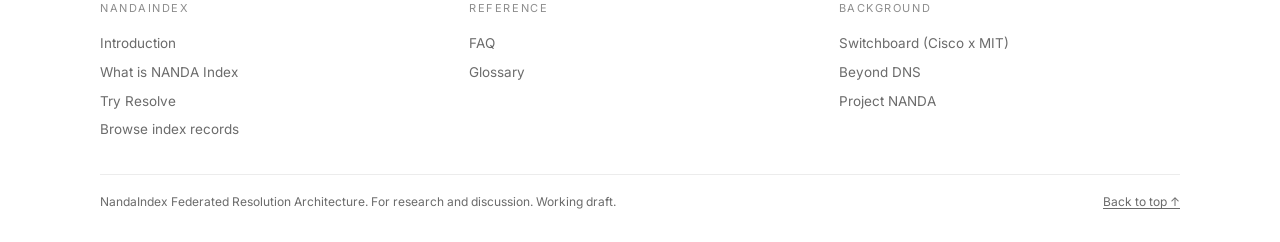
==== commit 5879d59d: "Fix top-menu brand to NANDA Index and show nav on mobile Render the topbar brand as 'NANDA Index'. R" ====
--- a/explore.html
+++ b/explore.html
@@ -5,14 +5,14 @@
   <meta name="viewport" content="width=device-width, initial-scale=1" />
   <title>Index records · NandaIndex</title>
   <meta name="description" content="NandaIndex entries: AI Catalog Catalog Entries mapping a stable identity to the correct discovery object. Filter by discovery mechanism and inspect any entry's resolution path." />
-  <link rel="stylesheet" href="styles.css?v=4" />
+  <link rel="stylesheet" href="styles.css?v=6" />
 </head>
 <body>
 
   <!-- ============ TOPBAR ============ -->
   <header class="topbar">
     <div class="brand">
-      <a href="index.html" class="brand-link"><strong>Nanda</strong>Index</a>
+      <a href="index.html" class="brand-link"><strong>NANDA</strong> Index</a>
       <span class="tag">Working draft</span>
     </div>
     <nav class="navlinks">
@@ -91,6 +91,6 @@
   <div class="panel-scrim" id="scrim" hidden></div>
   <aside class="slide-panel" id="slidePanel" hidden aria-label="Index record detail"></aside>
 
-  <script src="explore.js"></script>
+  <script src="explore.js?v=5"></script>
 </body>
 </html>
--- a/styles.css
+++ b/styles.css
@@ -227,7 +227,10 @@
 .contact-row .c-v a { color: var(--ink); text-decoration: underline; text-underline-offset: 2px; word-break: break-word; }
 @media (max-width: 640px) { .contact-row { grid-template-columns: 1fr; gap: 4px; } }
 
-@media (max-width: 600px) { .navlinks { display: none; } }
+@media (max-width: 600px) {
+  .topbar { flex-direction: column; align-items: flex-start; gap: 10px; }
+  .navlinks { width: 100%; gap: 18px; }
+}
 @media (prefers-reduced-motion: reduce) {
   html { scroll-behavior: auto; }
   * { transition: none !important; }
